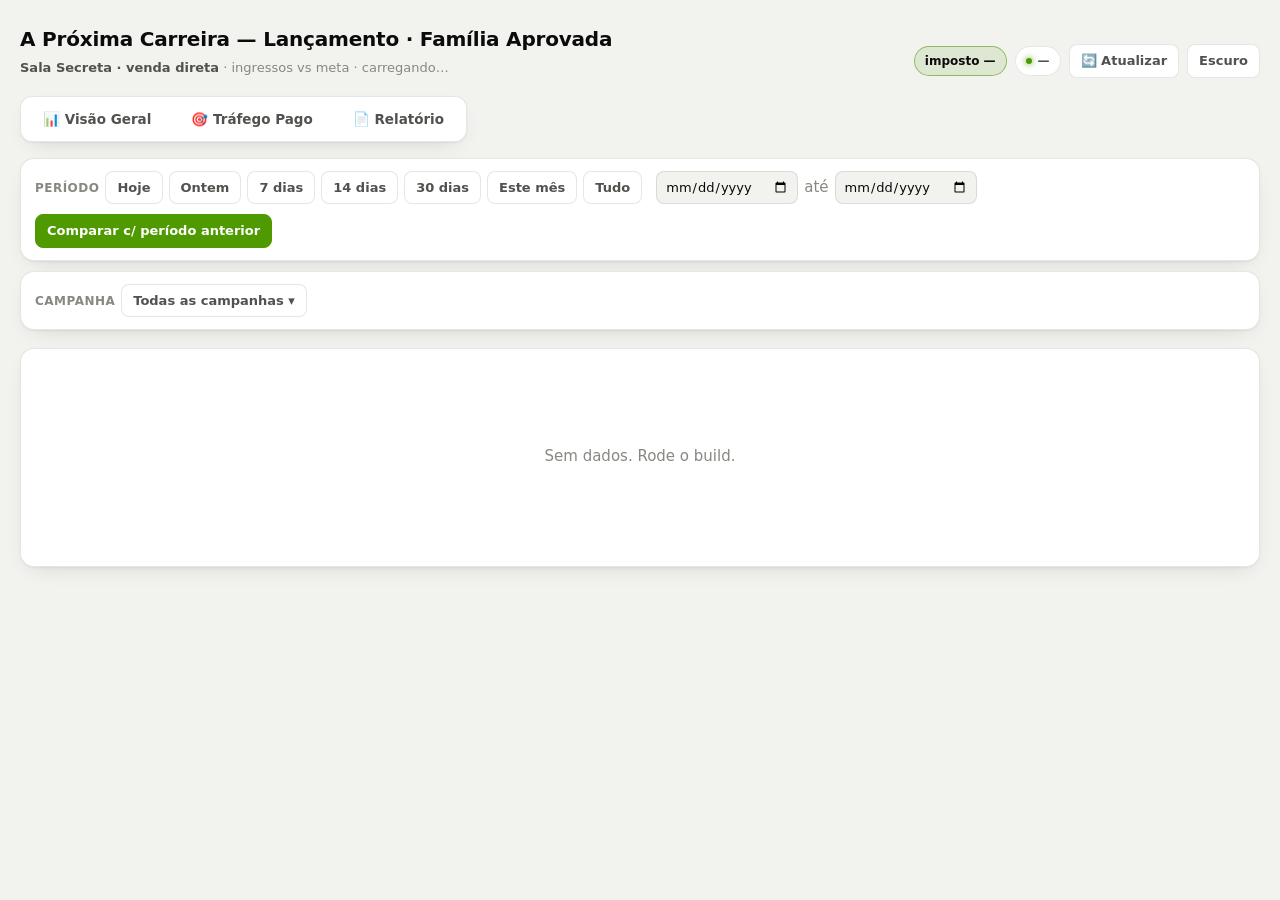
==== index.html @ 299f7917 "feat: esqueleto dash Familia Aprovada (lancamento A Proxima Carreira) - Modelo venda-direta/pixel re" ====
<!doctype html>
<html lang="pt-BR" data-theme="dark">
<head>
<meta charset="utf-8">
<meta name="viewport" content="width=device-width,initial-scale=1">
<meta name="robots" content="noindex,nofollow">
<title>Família Aprovada — A Próxima Carreira · Dashboard</title>
<link rel="stylesheet" href="styles.css?v=fa1">
</head>
<body>
<div class="wrap">

  <header class="top">
    <div>
      <h1 id="title">A Próxima Carreira — Lançamento · Família Aprovada</h1>
      <p class="sub" id="subtitle"><b>Sala Secreta · venda direta</b> · ingressos vs meta · carregando…</p>
    </div>
    <div class="top-right">
      <span class="badge tax" id="taxBadge" title="Imposto do Meta Ads aplicado sobre o gasto bruto">imposto —</span>
      <span class="badge"><span class="dot"></span><span id="updated">—</span></span>
      <button class="btn" id="refresh" title="Buscar a última versão publicada dos dados">🔄 Atualizar</button>
      <button class="btn" id="theme" title="Alternar tema claro/escuro">Claro</button>
    </div>
  </header>

  <div class="viewtabs" role="tablist" aria-label="Visão">
    <button data-tab="overview" role="tab">📊 Visão Geral</button>
    <button data-tab="traffic" role="tab">🎯 Tráfego Pago</button>
    <button data-tab="report" role="tab">📄 Relatório</button>
  </div>

  <div class="controls">
    <div class="grp">
      <label>Período</label>
      <button class="btn" data-preset="today">Hoje</button>
      <button class="btn" data-preset="yesterday">Ontem</button>
      <button class="btn" data-preset="7">7 dias</button>
      <button class="btn" data-preset="14">14 dias</button>
      <button class="btn" data-preset="30">30 dias</button>
      <button class="btn" data-preset="month">Este mês</button>
      <button class="btn" data-preset="all">Tudo</button>
    </div>
    <div class="grp">
      <input type="date" id="from">
      <span style="color:var(--ink-3)">até</span>
      <input type="date" id="to">
    </div>
    <div class="spacer"></div>
    <div class="grp">
      <button class="btn on" id="cmp" aria-pressed="true">Comparar c/ período anterior</button>
      <span class="rangelbl" id="cmpNote"></span>
    </div>
  </div>

  <div class="controls camprow">
    <div class="grp">
      <label>Campanha</label>
      <div class="dd" id="campWrap">
        <button class="btn" id="campBtn" aria-haspopup="true" aria-expanded="false">Todas as campanhas ▾</button>
        <div class="dd-panel" id="campPanel" hidden></div>
      </div>
    </div>
  </div>

  <div id="filterBar"></div>
  <div id="overviewView"></div>
  <div id="trafficView" hidden></div>
  <div id="reportView" hidden></div>

  <footer id="footer"></footer>
</div>

<div id="tip" role="tooltip"></div>

<script>var _t=Date.now();document.write('<scr'+'ipt src="data.js?t='+_t+'"><\/scr'+'ipt>');document.write('<scr'+'ipt src="app.js?v=fa1&t='+_t+'"><\/scr'+'ipt>');</script>
</body>
</html>
---- styles.css ----
/* ============================================================ tokens
   Sistema de cores theme-aware (claro/escuro) — portado da dash de referência
   da agência e adaptado. O tema é decidido pelo data-theme no <html>. */
:root{
  color-scheme: light;
  --surface-1:#fcfcfb; --plane:#f2f2ef; --card:#ffffff;
  --ink-1:#0b0b0b; --ink-2:#52514e; --ink-3:#898781;
  --grid:#e1e0d9; --axis:#c3c2b7; --ring:rgba(11,11,11,.10);
  --brand:#4e9a00; --brand-ink:#ffffff; --brand-soft:rgba(78,154,0,.12);
  --series-1:#4e9a00; --series-2:#1f7fb8; --series-3:#1f7fb8;
  --good:#0ca30c; --good-text:#006300; --warning:#e6920a; --warn-text:#8a5600; --critical:#d03b3b;
  --f1:#8fca2e; --f2:#6fae16; --f3:#55930c; --f4:#3f6f08; --f5:#2c5106;
  --scale-ink:#4e9a00;
  --shadow:0 1px 2px rgba(11,11,11,.05), 0 8px 24px -12px rgba(11,11,11,.18);
}
:root[data-theme="dark"]{
  color-scheme: dark;
  --surface-1:#16171a; --plane:#0b0c0a; --card:#16171a;
  --ink-1:#ffffff; --ink-2:#c3c2b7; --ink-3:#898781;
  --grid:#2a2c26; --axis:#383a33; --ring:rgba(255,255,255,.10);
  --brand:#8fe01e; --brand-ink:#0c1400; --brand-soft:rgba(143,224,30,.14);
  --series-1:#8fe01e; --series-2:#41b2e2; --series-3:#41b2e2;
  --good:#0ca30c; --good-text:#8fe01e; --warning:#fab219; --warn-text:#fab219; --critical:#e2555a;
  --f1:#e2f7ad; --f2:#bfee66; --f3:#8fe01e; --f4:#5aa614; --f5:#3c7810;
  --scale-ink:#8fe01e;
  --shadow:0 1px 2px rgba(0,0,0,.5), 0 8px 26px -12px rgba(0,0,0,.75);
}

*{box-sizing:border-box}
html,body{margin:0;padding:0}
body{
  background:var(--plane); color:var(--ink-1);
  font:15px/1.5 system-ui,-apple-system,"Segoe UI",sans-serif;
  -webkit-font-smoothing:antialiased;
}
.wrap{max-width:1440px;margin:0 auto;padding:24px 20px 72px}

/* ---------------------------------------------------------------- header */
header.top{display:flex;flex-wrap:wrap;gap:16px;align-items:flex-end;justify-content:space-between;margin-bottom:18px}
h1{font-size:20px;font-weight:700;letter-spacing:-.01em;margin:0 0 4px;color:var(--ink-1)}
.sub{color:var(--ink-3);font-size:13px;margin:0}
.sub b{color:var(--ink-2)}
.top-right{display:flex;align-items:center;gap:8px;flex-wrap:wrap}
.badge{display:inline-flex;align-items:center;gap:6px;padding:5px 10px;border-radius:999px;
  border:1px solid var(--ring);background:var(--card);color:var(--ink-2);font-size:12px;font-weight:550;white-space:nowrap}
.badge.tax{color:var(--ink-1);border-color:color-mix(in srgb,var(--brand) 55%,transparent);background:var(--brand-soft)}
.dot{width:6px;height:6px;border-radius:50%;background:var(--brand);flex:none;box-shadow:0 0 6px var(--brand)}

button,select,input{font:inherit;color:inherit}
.btn{appearance:none;border:1px solid var(--ring);background:var(--card);color:var(--ink-2);
  border-radius:8px;padding:6px 11px;font-size:13px;font-weight:550;cursor:pointer;
  transition:background .12s,color .12s,border-color .12s}
.btn:hover{background:var(--plane);color:var(--ink-1)}
.btn[aria-pressed="true"],.btn.on{background:var(--brand);border-color:var(--brand);color:var(--brand-ink);font-weight:650}

/* abas de visão */
.viewtabs{display:inline-flex;gap:4px;background:var(--card);border:1px solid var(--ring);border-radius:12px;padding:4px;margin-bottom:16px;box-shadow:var(--shadow)}
.viewtabs button{appearance:none;border:0;background:transparent;color:var(--ink-2);font:inherit;font-size:13.5px;font-weight:600;padding:8px 18px;border-radius:9px;cursor:pointer;display:inline-flex;align-items:center;gap:7px;transition:background .12s,color .12s;white-space:nowrap}
.viewtabs button:hover{color:var(--ink-1)}
.viewtabs button[aria-selected="true"]{background:var(--brand);color:var(--brand-ink)}

/* ---------------------------------------------------------------- filtros */
.controls{display:flex;flex-wrap:wrap;gap:10px 14px;align-items:center;
  background:var(--card);border:1px solid var(--ring);border-radius:14px;
  padding:12px 14px;margin-bottom:18px;box-shadow:var(--shadow)}
.controls .grp{display:flex;gap:6px;align-items:center;flex-wrap:wrap}
.controls label{font-size:12px;color:var(--ink-3);font-weight:550;text-transform:uppercase;letter-spacing:.04em}
.controls input[type=date]{background:var(--plane);border:1px solid var(--ring);border-radius:8px;padding:5px 8px;font-size:13px}
.spacer{flex:1 1 auto}
.rangelbl{font-size:12px;color:var(--ink-3)}
.camprow{margin-top:-8px}
/* dropdown de campanha */
.dd{position:relative;display:inline-block}
.dd-panel{position:absolute;z-index:40;top:calc(100% + 6px);left:0;min-width:320px;max-width:min(92vw,560px);
  max-height:60vh;overflow:auto;background:var(--card);border:1px solid var(--ring);border-radius:12px;
  box-shadow:var(--shadow);padding:8px}
.dd-head{display:flex;justify-content:space-between;align-items:center;gap:10px;padding:4px 6px 8px;
  border-bottom:1px solid var(--grid);margin-bottom:6px;font-size:11.5px;color:var(--ink-3);
  text-transform:uppercase;letter-spacing:.04em;font-weight:600}
.dd-mini{appearance:none;border:1px solid var(--ring);background:var(--plane);color:var(--ink-2);
  border-radius:7px;padding:3px 8px;font-size:11.5px;cursor:pointer;text-transform:none;letter-spacing:0}
.dd-mini:hover{color:var(--ink-1);border-color:var(--brand)}
.dd-item{display:flex;align-items:center;gap:8px;padding:7px 8px;border-radius:8px;font-size:12.5px;
  color:var(--ink-2);cursor:pointer;line-height:1.25}
.dd-item:hover{background:var(--brand-soft)}
.dd-item input{accent-color:var(--brand);width:15px;height:15px;flex:0 0 auto;cursor:pointer}
.dd-sp{flex:0 0 auto;min-width:64px;text-align:right;color:var(--ink-1);font-variant-numeric:tabular-nums;font-size:12px}
.dd-nm{flex:1 1 auto;word-break:break-word}
#campBtn.on{background:var(--brand);color:var(--brand-ink);border-color:var(--brand)}
/* barra de aviso do filtro */
.filterbar{background:color-mix(in srgb,var(--warning) 14%,transparent);
  border:1px solid color-mix(in srgb,var(--warning) 40%,transparent);border-radius:10px;
  padding:9px 12px;font-size:12.5px;color:var(--ink-2);margin-bottom:14px}
.filterbar b{color:var(--ink-1)}

/* ---------------------------------------------------------------- kpis */
.kpis{display:grid;grid-template-columns:repeat(auto-fit,minmax(178px,1fr));gap:12px;margin-bottom:14px}
.kpi{background:var(--card);border:1px solid var(--ring);border-radius:14px;padding:14px 15px;box-shadow:var(--shadow);min-width:0}
.kpi .k{font-size:11.5px;color:var(--ink-3);font-weight:600;text-transform:uppercase;letter-spacing:.05em;display:flex;align-items:center;gap:5px;margin-bottom:7px}
.kpi .v{font-size:24px;font-weight:640;letter-spacing:-.02em;line-height:1.1;overflow-wrap:anywhere}
.kpi .v.sm{font-size:20px}
.kpi .d{font-size:12px;color:var(--ink-3);margin-top:6px;display:flex;align-items:center;gap:5px;min-height:18px;flex-wrap:wrap}
.up{color:var(--good-text);font-weight:600}
.down{color:var(--critical);font-weight:600}
.flat{color:var(--ink-3);font-weight:600}

/* ---------------------------------------------------------------- painel */
.panel{background:var(--card);border:1px solid var(--ring);border-radius:14px;padding:16px 18px 18px;box-shadow:var(--shadow);margin-bottom:14px;min-width:0}
.panel h2{font-size:14px;font-weight:640;margin:0 0 2px;letter-spacing:-.005em}
.panel .note{font-size:12px;color:var(--ink-3);margin:0 0 14px}
.grid-funnel{display:grid;grid-template-columns:minmax(0,1.15fr) minmax(0,1fr);gap:14px}
@media (max-width:980px){.grid-funnel{grid-template-columns:minmax(0,1fr)}}

/* ---------------------------------------------------------------- saúde geral */
.health{display:grid;grid-template-columns:auto 1fr;gap:22px;align-items:center}
@media (max-width:760px){.health{grid-template-columns:1fr}}
.gauge{position:relative;width:132px;height:132px;flex:none;margin:2px auto}
.gauge svg{transform:rotate(-90deg)}
.gauge .gv{position:absolute;inset:0;display:flex;flex-direction:column;align-items:center;justify-content:center;gap:0}
.gauge .gv b{font-size:34px;font-weight:700;letter-spacing:-.02em;line-height:1}
.gauge .gv span{font-size:11px;color:var(--ink-3)}
.health-head{font-size:15px;font-weight:640;margin:0 0 3px}
.health-head .tag{font-size:12px;font-weight:700;padding:2px 9px;border-radius:999px;margin-left:8px;vertical-align:middle}
.health-sub{font-size:12.5px;color:var(--ink-2);margin:0 0 14px}
.hbars{display:grid;grid-template-columns:1fr 1fr;gap:11px 26px}
@media (max-width:620px){.hbars{grid-template-columns:1fr}}
.hbar .hb-top{display:flex;justify-content:space-between;font-size:12.5px;margin-bottom:5px;gap:8px}
.hbar .hb-top em{font-style:normal;color:var(--ink-2)}
.hbar .hb-top strong{font-variant-numeric:tabular-nums;font-weight:640;color:var(--ink-1)}
.hbar .hb-track{height:7px;border-radius:4px;background:var(--plane);overflow:hidden}
.hbar .hb-fill{height:100%;border-radius:4px;transition:width .4s cubic-bezier(.4,0,.2,1)}

/* ---------------------------------------------------------------- hero invest→receita→roas */
.hero{display:grid;grid-template-columns:1fr auto 1fr auto 1fr auto 1fr;gap:6px;align-items:stretch;margin-bottom:6px}
@media (max-width:1040px){.hero{grid-template-columns:1fr 1fr;gap:8px}.hero .op{display:none}}
@media (max-width:560px){.hero{grid-template-columns:1fr}}
.hero .hcard{background:var(--card);border:1px solid var(--ring);border-radius:14px;padding:15px 17px;box-shadow:var(--shadow);position:relative;overflow:hidden}
.hero .hcard.roas{border-top:3px solid var(--brand)}
.hero .hk{font-size:12px;color:var(--ink-2);font-weight:600;display:flex;align-items:center;gap:6px;margin-bottom:8px}
.hero .hk small{font-weight:500;color:var(--ink-3)}
.hero .hv{font-size:28px;font-weight:680;letter-spacing:-.02em;line-height:1}
.hero .hv.g{color:var(--good-text)}
.hero .hd{font-size:12.5px;margin-top:7px}
.hero .op{display:flex;align-items:center;justify-content:center;font-size:22px;color:var(--ink-3);font-weight:400}
.hero-line{font-size:13px;color:var(--ink-2);margin:2px 0 0}
.hero-line b{color:var(--brand)}
.scopenote{display:flex;gap:9px;align-items:flex-start;background:var(--brand-soft);border:1px solid color-mix(in srgb,var(--brand) 35%,transparent);border-radius:10px;padding:10px 12px;font-size:12.5px;color:var(--ink-2);margin-bottom:14px}
.scopenote b{color:var(--ink-1)}

/* ---------------------------------------------------------------- investimento por funil */
.funil-grid{display:grid;grid-template-columns:repeat(auto-fit,minmax(180px,1fr));gap:12px;margin-bottom:6px}
.finv{background:var(--card);border:1px solid var(--ring);border-radius:14px;padding:14px 15px;box-shadow:var(--shadow);position:relative}
.finv.total{background:var(--plane)}
.finv .fshare{position:absolute;top:12px;right:14px;font-size:12px;font-weight:700;color:var(--ink-3);font-variant-numeric:tabular-nums}
.finv .ftop{font-size:13px;font-weight:650;display:flex;align-items:center;gap:7px;margin-bottom:6px}
.finv .fico{width:10px;height:10px;border-radius:3px;display:inline-block}
.finv .fmain{font-size:23px;font-weight:700;letter-spacing:-.02em;line-height:1;font-variant-numeric:tabular-nums}
.finv .fmeta{font-size:11.5px;color:var(--ink-3);margin-top:7px;line-height:1.4}

/* ---------------------------------------------------------------- funil (cards divididos) */
.funnel{display:flex;flex-direction:column;gap:8px}
.fstage{display:grid;grid-template-columns:1.15fr 1fr;border:1px solid var(--ring);border-radius:12px;overflow:hidden;box-shadow:var(--shadow)}
.fstage .fl{padding:14px 16px;display:flex;flex-direction:column;justify-content:center;gap:3px;min-height:74px}
.fstage .fl .fn{font-size:12.5px;font-weight:600;line-height:1.1;opacity:.92}
.fstage .fl .fv{font-size:23px;font-weight:760;letter-spacing:-.02em;line-height:1;font-variant-numeric:tabular-nums}
.fstage .fr{padding:11px 15px;background:var(--card);display:flex;flex-direction:column;justify-content:center;gap:2px;min-width:0}
.fstage .fr .cl{font-size:11px;color:var(--ink-3);font-weight:600;text-transform:uppercase;letter-spacing:.03em}
.fstage .fr .cv{font-size:18px;font-weight:700;color:var(--brand);letter-spacing:-.01em;line-height:1.15;font-variant-numeric:tabular-nums}
.fstage .fr .fsub{font-size:12px;color:var(--ink-3);line-height:1.35}
.fstage .fr .fsub b{color:var(--ink-2);font-variant-numeric:tabular-nums;font-weight:650}
@media (max-width:520px){.fstage{grid-template-columns:1fr}}

/* ---------------------------------------------------------------- charts */
.chart{width:100%;display:block;overflow:visible}
.chart .gl{stroke:var(--grid);stroke-width:1}
.chart .ax{stroke:var(--axis);stroke-width:1}
.chart text{fill:var(--ink-3);font-size:11px;font-family:system-ui,-apple-system,"Segoe UI",sans-serif}
.chart text.lbl{fill:var(--ink-2);font-size:11px;font-weight:600;font-variant-numeric:tabular-nums}
.chart .hit{fill:transparent;cursor:crosshair}
.chart .cross{stroke:var(--axis);stroke-width:1;stroke-dasharray:3 3;pointer-events:none;opacity:0}
.legend{display:flex;gap:14px;flex-wrap:wrap;margin:0 0 10px;font-size:12px;color:var(--ink-2)}
.legend span{display:inline-flex;align-items:center;gap:6px}
.legend i{width:11px;height:11px;border-radius:3px;display:inline-block;flex:none}
.legend i.dash{height:0;border-top:2px dashed currentColor;border-radius:0;width:14px}
.tabs{display:flex;gap:6px;margin-bottom:12px;flex-wrap:wrap}

#tip{position:fixed;z-index:50;pointer-events:none;opacity:0;transition:opacity .1s;
  background:var(--card);border:1px solid var(--ring);border-radius:10px;padding:9px 11px;
  box-shadow:var(--shadow);font-size:12.5px;color:var(--ink-1);max-width:280px}
#tip b{display:block;font-size:12px;color:var(--ink-3);font-weight:600;margin-bottom:5px}
#tip .r{display:flex;align-items:center;justify-content:space-between;gap:16px}
#tip .r em{font-style:normal;color:var(--ink-2);display:flex;align-items:center;gap:6px}
#tip .r strong{font-variant-numeric:tabular-nums;font-weight:620}
#tip i{width:9px;height:9px;border-radius:2px;display:inline-block;flex:none}

/* ---------------------------------------------------------------- tabelas */
.tblwrap{overflow-x:auto;margin:0 -18px;padding:0 18px}
table{border-collapse:collapse;width:100%;font-size:13px;min-width:1020px}
th,td{padding:9px 10px;text-align:right;white-space:nowrap;border-bottom:1px solid var(--grid)}
th:first-child,td:first-child{text-align:left;white-space:normal;min-width:240px;max-width:420px}
thead th{font-size:11px;color:var(--ink-3);text-transform:uppercase;letter-spacing:.045em;font-weight:650;
  cursor:pointer;user-select:none;position:sticky;top:0;background:var(--card);z-index:2;border-bottom:1px solid var(--axis)}
thead th:hover{color:var(--ink-1)}
thead th .arw{opacity:.35;font-size:9px;margin-left:3px}
thead th[data-active] .arw{opacity:1;color:var(--series-1)}
tbody td{font-variant-numeric:tabular-nums;color:var(--ink-2)}
tbody td:first-child{color:var(--ink-1);font-weight:550;line-height:1.35}
tbody tr:hover td{background:color-mix(in srgb,var(--series-1) 6%,transparent)}
tfoot td{font-weight:650;color:var(--ink-1);border-top:1px solid var(--axis);border-bottom:none;position:sticky;bottom:0;background:var(--card)}
.cell-scale{border-radius:5px;padding:3px 7px;display:inline-block;min-width:58px;text-align:right}
.muted{color:var(--ink-3)}
.pill{border-radius:6px;padding:2px 7px;font-weight:650;font-size:12px}
.pill.good{background:color-mix(in srgb,var(--good) 20%,transparent);color:var(--good-text)}

/* árvore campanha/conjunto/anúncio */
.tree td:first-child{padding-left:10px}
.tree .lv1 td:first-child{padding-left:32px}
.tree .lv2 td:first-child{padding-left:56px}
.tree tr.exp>td:first-child{cursor:pointer}
.tree tr.exp:hover>td:first-child{color:var(--brand)}
.tree .caret{display:inline-block;width:14px;color:var(--ink-3);transition:transform .15s;font-size:10px}
.tree tr.open>td:first-child .caret{transform:rotate(90deg);color:var(--brand)}
.tree .lv1 td{background:color-mix(in srgb,var(--ink-3) 4%,transparent)}
.tree .lv2 td{background:color-mix(in srgb,var(--ink-3) 8%,transparent);font-size:12.5px}
.tree .nm{white-space:normal;line-height:1.3}
.tree .lv0 .nm{font-weight:600}
.tree .lv1 .nm,.tree .lv2 .nm{font-weight:450;color:var(--ink-2)}

/* ---------------------------------------------------------------- relatório */
.report{max-width:940px;margin:0 auto}
.rep-head{display:flex;flex-wrap:wrap;gap:12px;align-items:center;justify-content:space-between;margin-bottom:8px}
.rep-head h2{font-size:20px;font-weight:680;margin:0;letter-spacing:-.01em}
.rep-sec{background:var(--card);border:1px solid var(--ring);border-radius:14px;padding:18px 20px;box-shadow:var(--shadow);margin-bottom:14px}
.rep-sec .step{font-size:10.5px;font-weight:700;color:var(--brand);letter-spacing:.08em;margin-bottom:3px}
.rep-sec h3{font-size:15.5px;font-weight:660;margin:0 0 2px}
.rep-p{font-size:14px;line-height:1.6;color:var(--ink-1);margin:12px 0 0}
.rep-p.muted{color:var(--ink-2);font-size:13px;margin-top:4px}
.rep-stats{display:grid;grid-template-columns:repeat(auto-fit,minmax(120px,1fr));gap:10px;margin:12px 0 2px}
.rep-stat{background:var(--plane);border-radius:10px;padding:10px 12px}
.rep-stat .l{font-size:10.5px;color:var(--ink-3);font-weight:600;text-transform:uppercase;letter-spacing:.04em}
.rep-stat .v{font-size:19px;font-weight:700;letter-spacing:-.01em;margin-top:3px;font-variant-numeric:tabular-nums}
.rep-ad{display:flex;flex-wrap:wrap;gap:8px 14px;align-items:center;justify-content:space-between;padding:10px 0;border-bottom:1px solid var(--grid)}
.rep-ad:last-of-type{border-bottom:0}
.rep-ad .nm{font-weight:650;font-size:14px}
.rep-ad .mt{font-size:12px;color:var(--ink-2);font-variant-numeric:tabular-nums}
.rep-ad input{flex:1 1 220px;min-width:150px;background:var(--plane);border:1px solid var(--ring);border-radius:8px;padding:6px 9px;font:inherit;font-size:12.5px;color:var(--ink-1)}
.insight{display:flex;gap:11px;align-items:flex-start;padding:11px 0;border-bottom:1px solid var(--grid)}
.insight:last-child{border-bottom:0}
.insight .ico{font-size:16px;flex:none;line-height:1.5}
.insight .tx{font-size:13.5px;line-height:1.55;color:var(--ink-2)}
.insight .tx b{color:var(--ink-1)}
.rep-copy{appearance:none;border:1px solid var(--brand);background:var(--brand);color:var(--brand-ink);font:inherit;font-weight:650;font-size:13px;padding:9px 15px;border-radius:9px;cursor:pointer;white-space:nowrap}
.rep-copy:hover{filter:brightness(1.06)}
.briefing{background:var(--brand-soft);border:1.5px dashed color-mix(in srgb,var(--brand) 55%,transparent);border-radius:14px;padding:18px 20px;margin-bottom:22px}
.briefing .bh{display:flex;justify-content:space-between;align-items:center;flex-wrap:wrap;gap:10px;margin-bottom:6px}
.briefing .bh h3{margin:0;font-size:15.5px;font-weight:680}
.brief-sub{margin-top:16px}
.brief-sub .bt{font-size:12px;font-weight:700;color:var(--brand);letter-spacing:.04em;text-transform:uppercase;margin-bottom:6px}
.brief-sub p{margin:0;font-size:13.5px;line-height:1.6;color:var(--ink-1)}
.brief-sub ul{margin:6px 0 0;padding-left:18px}
.brief-sub li{font-size:13.5px;line-height:1.55;color:var(--ink-1);margin:5px 0}
.brief-scratch{margin-top:16px}
.brief-scratch textarea{width:100%;background:var(--card);border:1px solid var(--ring);border-radius:9px;padding:9px 11px;font:inherit;font-size:13.5px;color:var(--ink-1);resize:vertical;min-height:56px}
.rep-flag{display:inline-block;font-size:11px;font-weight:700;padding:1px 7px;border-radius:999px;margin-right:6px}
.rep-flag.g{background:color-mix(in srgb,var(--good) 22%,transparent);color:var(--good-text)}
.rep-flag.r{background:color-mix(in srgb,var(--critical) 22%,transparent);color:var(--critical)}
.rep-flag.y{background:color-mix(in srgb,var(--warning) 24%,transparent);color:var(--warn-text)}

/* ---------------------------------------------------------------- rodapé */
.warn{display:flex;gap:9px;align-items:flex-start;background:color-mix(in srgb,var(--warning) 11%,transparent);
  border:1px solid color-mix(in srgb,var(--warning) 38%,transparent);border-radius:10px;padding:10px 12px;font-size:12.5px;color:var(--ink-2);margin-bottom:9px}
footer{color:var(--ink-3);font-size:12px;margin-top:22px;line-height:1.7}
footer a{color:var(--series-1)}
footer code{background:var(--plane);border-radius:4px;padding:1px 5px;font-size:11.5px}
.loading{padding:80px 0;text-align:center;color:var(--ink-3)}
[hidden]{display:none !important}
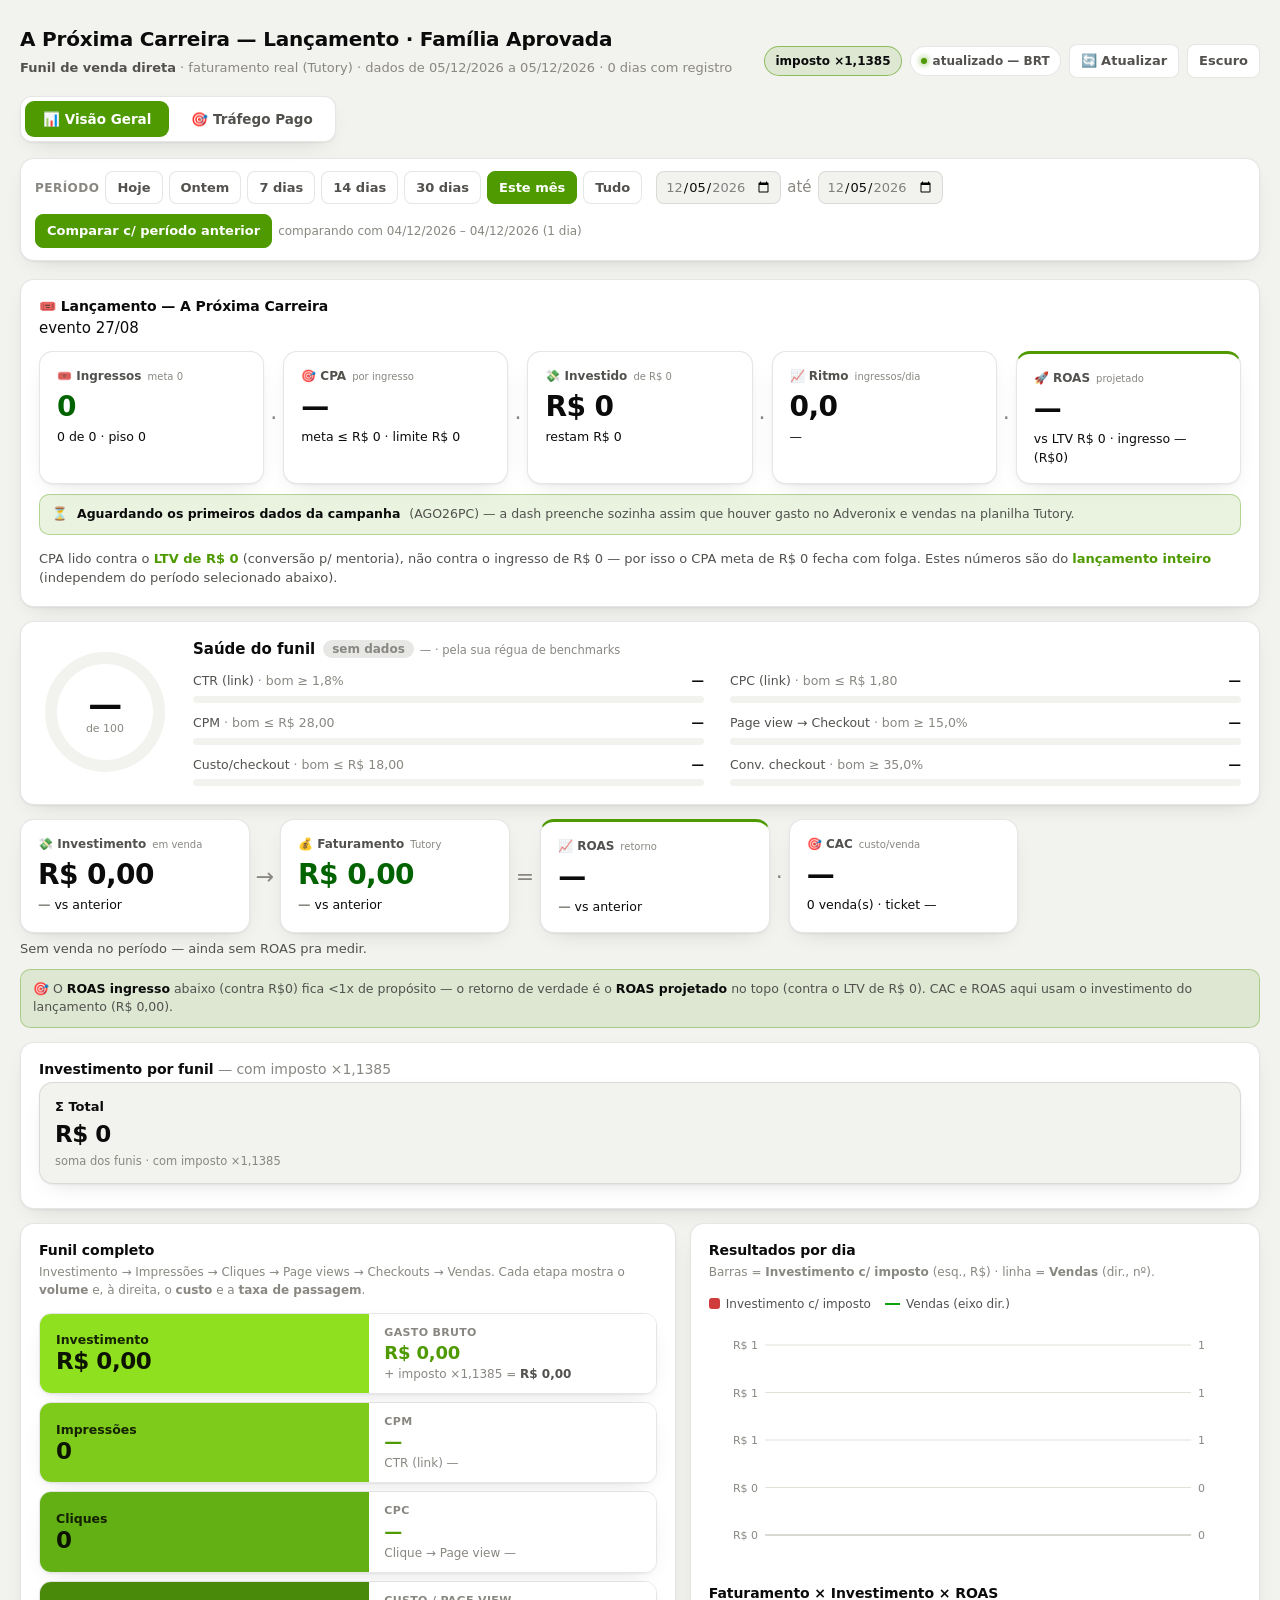
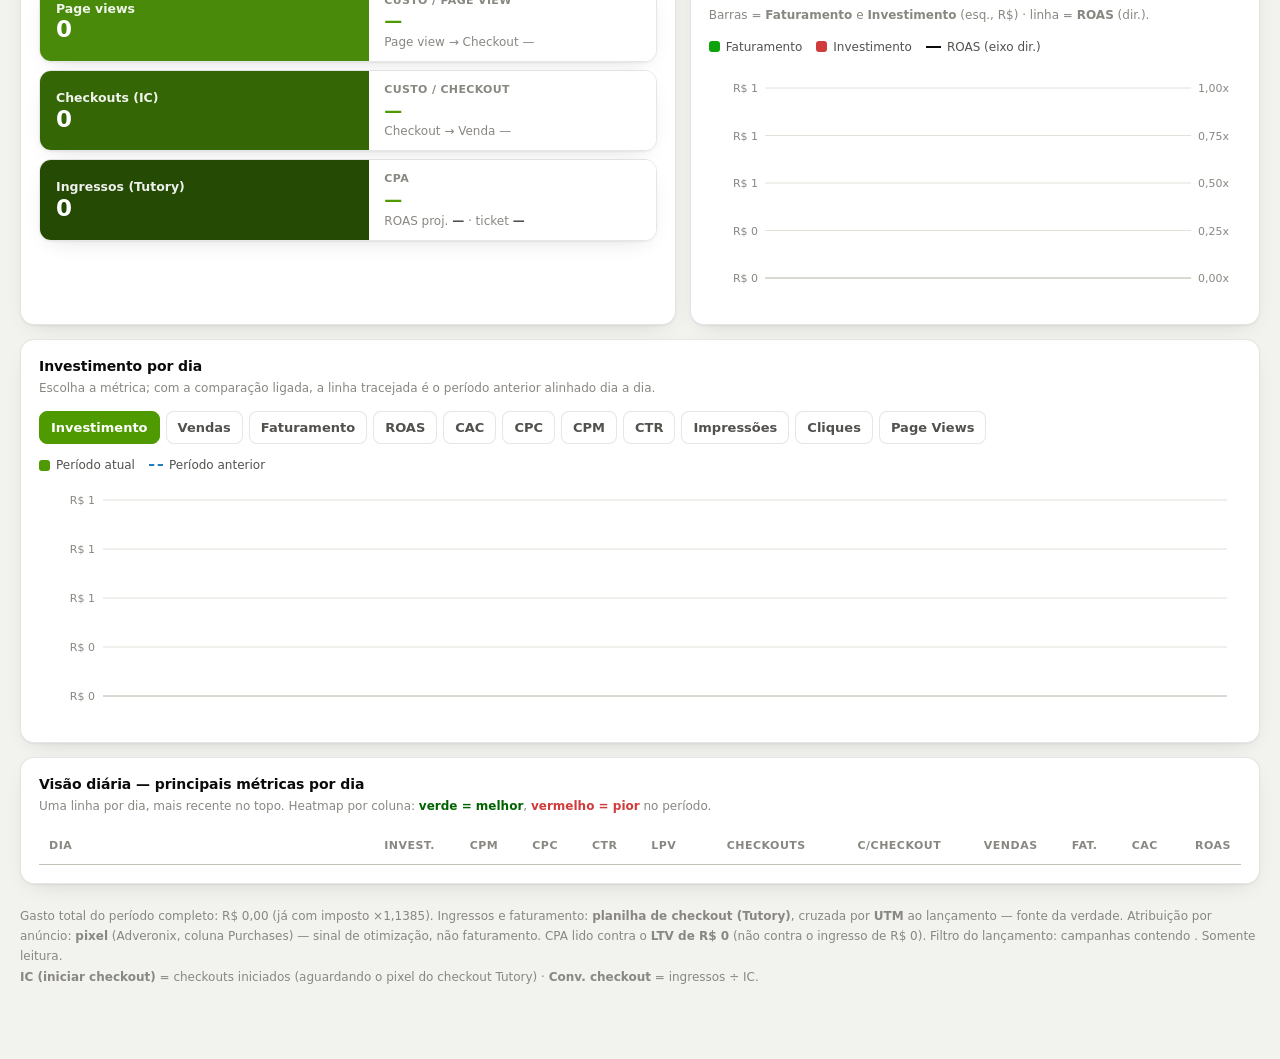
==== commit 3d809003: "feat: remove filtro de campanha da dash do cliente (mostra o lancamento inteiro) Cliente nao precisa" ====
--- a/index.html
+++ b/index.html
@@ -26,7 +26,6 @@
   <div class="viewtabs" role="tablist" aria-label="Visão">
     <button data-tab="overview" role="tab">📊 Visão Geral</button>
     <button data-tab="traffic" role="tab">🎯 Tráfego Pago</button>
-    <button data-tab="report" role="tab">📄 Relatório</button>
   </div>
 
   <div class="controls">
@@ -52,20 +51,9 @@
     </div>
   </div>
 
-  <div class="controls camprow">
-    <div class="grp">
-      <label>Campanha</label>
-      <div class="dd" id="campWrap">
-        <button class="btn" id="campBtn" aria-haspopup="true" aria-expanded="false">Todas as campanhas ▾</button>
-        <div class="dd-panel" id="campPanel" hidden></div>
-      </div>
-    </div>
-  </div>
-
   <div id="filterBar"></div>
   <div id="overviewView"></div>
   <div id="trafficView" hidden></div>
-  <div id="reportView" hidden></div>
 
   <footer id="footer"></footer>
 </div>
--- a/styles.css
+++ b/styles.css
@@ -131,7 +131,7 @@
 .hbar .hb-fill{height:100%;border-radius:4px;transition:width .4s cubic-bezier(.4,0,.2,1)}
 
 /* ---------------------------------------------------------------- hero invest→receita→roas */
-.hero{display:grid;grid-template-columns:1fr auto 1fr auto 1fr auto 1fr;gap:6px;align-items:stretch;margin-bottom:6px}
+.hero{display:grid;grid-template-columns:1fr auto 1fr auto 1fr auto 1fr auto 1fr;gap:6px;align-items:stretch;margin-bottom:6px}
 @media (max-width:1040px){.hero{grid-template-columns:1fr 1fr;gap:8px}.hero .op{display:none}}
 @media (max-width:560px){.hero{grid-template-columns:1fr}}
 .hero .hcard{background:var(--card);border:1px solid var(--ring);border-radius:14px;padding:15px 17px;box-shadow:var(--shadow);position:relative;overflow:hidden}
